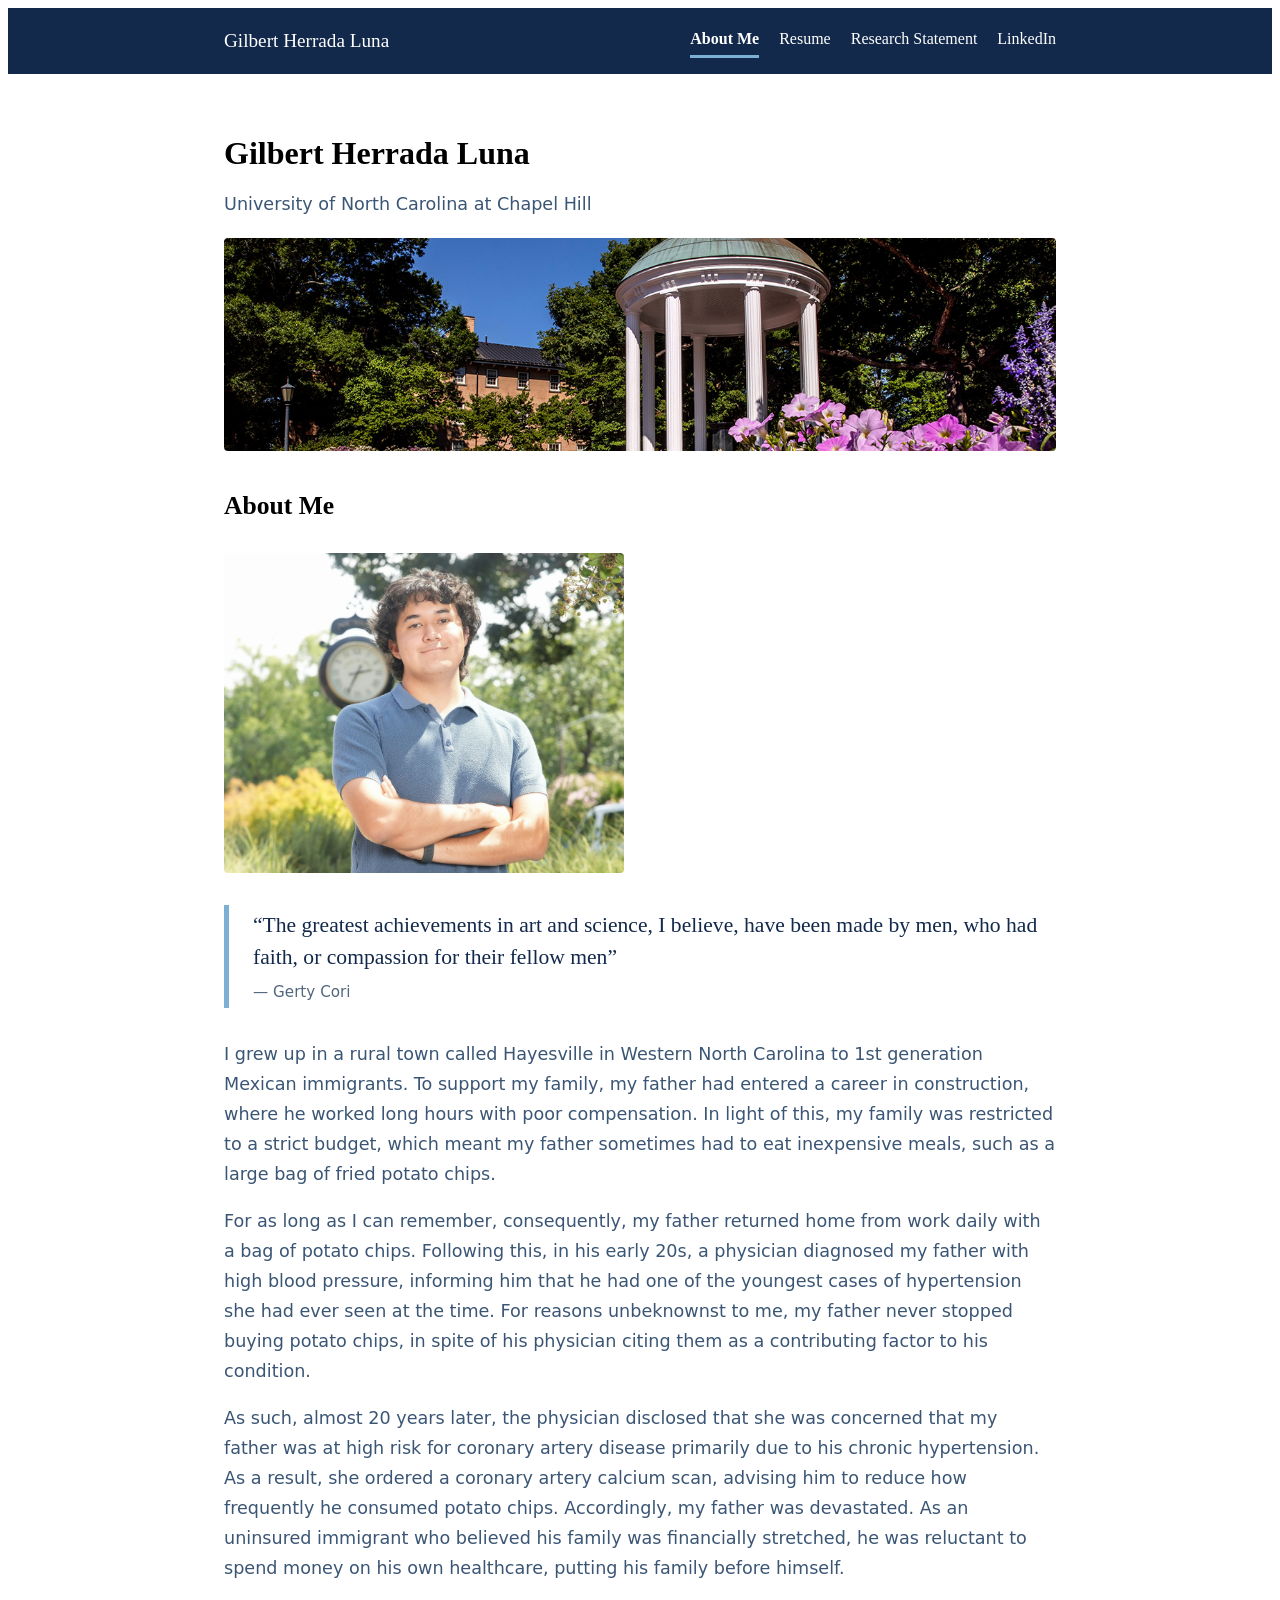
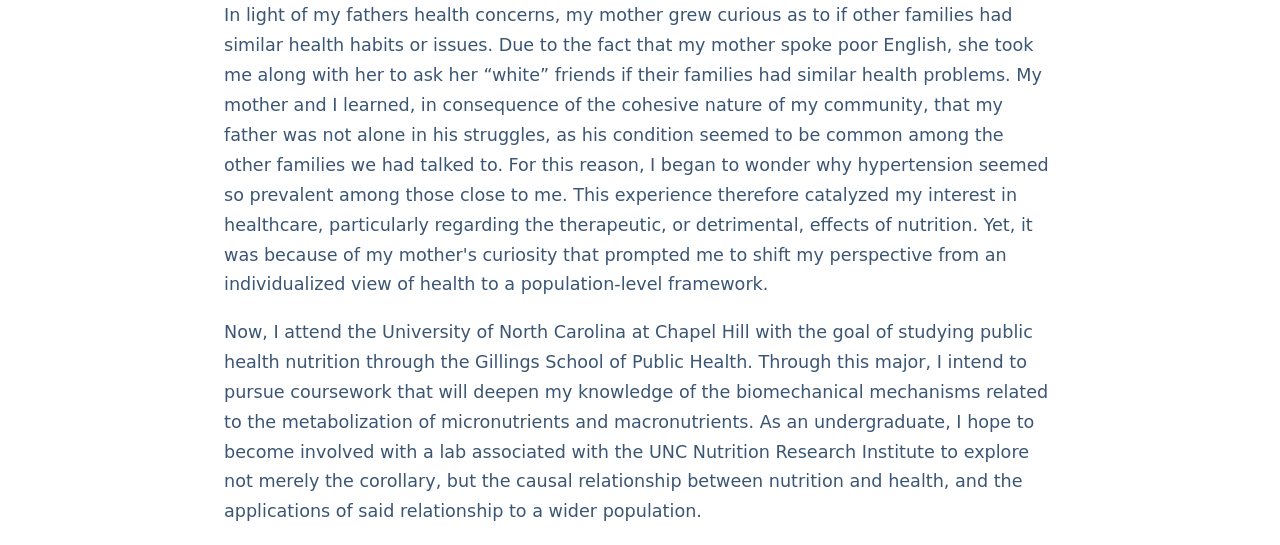
==== index.html @ 822b3d0b "Add files via upload" ====
<!DOCTYPE html>
<head>
  <meta charset="utf-8">
  <meta name="viewport" content="width=device-width, initial-scale=1">
  <title>Gilbert Herrada Luna About Me</title>
  <meta name="description" content="Gilbert Herrada Luna">
  <link rel="stylesheet" href="style.css">
</head>

<body>
  <header class="site-header">
    <div class="container">
      <a class="site-name" href="index.html">Gilbert Herrada Luna</a>
      <nav class="site-nav" aria-label="Main">
        <ul>
          <li><a href="index.html" aria-current="page">About Me</a></li>
          <li><a href="resume.html">Resume</a></li>
          <li><a href="researchstatement.html">Research Statement</a></li>
          <li><a href="https://www.linkedin.com/in/gilbert-herrada-luna-6b77a2372" target="_blank" rel="noopener noreferrer">LinkedIn</a></li>
        </ul>
      </nav>
    </div>
  </header>


  <main class="container">
    <div class="intro">
      <h1>Gilbert Herrada Luna</h1>
      <p class="subtitle">University of North Carolina at Chapel Hill</p>
    </div>
 

    <!--- Old Well Photo ---->
    <figure class="OldWellPhoto">
      <img src="oldwell_flowers.jpg" alt="The Old Well at UNC Chapel Hill surrounded by blooming flowers">
    </figure>
 
    <section>
      <h2 class="about-heading">About Me</h2>

   <div class="split">
        <figure>
          <img class="photoaboutme" src="Photo-of-me.jpg" alt="photo of me"> 
        </figure>
    </div>  
    
    
        <!-- QUOTE 1 -->
      <blockquote>
          “The greatest achievements in art and science, I believe, have been made by men, who had faith, or compassion for their fellow men”
        <footer> — Gerty Cori </footer>
      </blockquote>
      <div class ="about-me-text">
      <p>I grew up in a rural town called Hayesville in Western North Carolina to 1st generation Mexican immigrants. To support my family, my father had entered a career in construction, where he worked long hours with poor compensation. In light of this, my family was restricted to a strict budget, which meant my father sometimes had to eat inexpensive meals, such as a large bag of fried potato chips.</p>
      <p>For as long as I can remember, consequently, my father returned home from work daily with a bag of potato chips. Following this, in his early 20s, a physician diagnosed my father with high blood pressure, informing him that he had one of the youngest cases of hypertension she had ever seen at the time. For reasons unbeknownst to me, my father never stopped buying potato chips, in spite of his physician citing them as a contributing factor to his condition. </p>
      <p>As such, almost 20 years later, the physician disclosed that she was concerned that my father was at high risk for coronary artery disease primarily due to his chronic hypertension. As a result, she ordered a coronary artery calcium scan, advising him to reduce how frequently he consumed potato chips. Accordingly, my father was devastated. As an uninsured immigrant who believed his family was financially stretched, he was reluctant to spend money on his own healthcare, putting his family before himself.</p>
      <p>In light of my fathers health concerns, my mother grew curious as to if other families had similar health habits or issues. Due to the fact that my mother spoke poor English, she took me along with her to ask her “white” friends if their families had similar health problems. My mother and I learned, in consequence of the cohesive nature of my community, that my father was not alone in his struggles, as his condition seemed to be common among the other families we had talked to. For this reason, I began to wonder why hypertension seemed so prevalent among those close to me. This experience therefore catalyzed my interest in healthcare, particularly regarding the therapeutic, or detrimental, effects of nutrition. Yet, it was because of my mother's curiosity that prompted me to shift my perspective from an individualized view of health to a population-level framework. </p>
      <p>Now, I attend the University of North Carolina at Chapel Hill with the goal of studying public health nutrition through the Gillings School of Public Health. Through this major, I intend to pursue coursework that will deepen my knowledge of the biomechanical mechanisms related to the metabolization of micronutrients and macronutrients. As an undergraduate, I hope to become involved with a lab associated with the UNC Nutrition Research Institute to explore not merely the corollary, but the causal relationship between nutrition and health, and the applications of said relationship to a wider population.</p>
      </div> 
    </section>
  </main>
</body>
</html>
---- style.css ----
:root {
  --carolina: #7BAFD4;
  --navy: #13294B;
  --mist: #E8F1F8;
  --paper: #FBFDFE;
  --ink: #1F2933;
  --serif: Georgia, "Times New Roman", serif;
  --sans: system-ui, -apple-system, "Segoe UI", Roboto, Arial, sans-serif;
}
 
* { box-sizing: border-box; }
 


.body {
  margin: 0;
  font-family: var(--sans);
  color: var(--ink);
  background: var(--paper);
  line-height: 1.7;
}
 
.h1 .h2 .h3 { 
    font-family: var(--serif); 
    color: var(--navy); 
    line-height: 1.2; 
}

.h1 { 
    font-size: clamp(2rem, 5vw, 3rem); 
    margin: 0 0 0.25rem; 
}

.h2 { 
    font-size: 1.6rem; 
    margin: 2.5rem 0 0.75rem; 
}
 
.a { 
    color: var(--navy); 
}
 
.container { 
    max-width: 880px; 
    margin: auto; 
    padding: 0 1.5rem; 
}
 




/* Header and navigation */
.site-header { 
    background: var(--navy); 
}

.site-header .container {
  display: flex; 
  flex-wrap: wrap; 
  align-items: center;
  justify-content: space-between; 
  gap: 0.5rem 2rem;
  padding-top: 1rem; 
  padding-bottom: 1rem;
}

.site-name { 
    font-family: var(--serif); 
    font-size: 1.2rem; 
    color: #fff; 
    text-decoration: none; 
}

.site-nav ul { 
    display: flex; 
    flex-wrap: wrap; 
    gap: 0.25rem 1.25rem; 
    list-style: none; 
    margin: 0; 
    padding: 0; 
}
.site-nav a {
  display: block; 
  padding: 0.4rem 0; 
  color: #fff; 
  text-decoration: none;
  border-bottom: 3px solid transparent;
}

.site-nav a:hover { 
    border-bottom-color: var(--carolina); 
}
.site-nav a[ aria-current="page"] { 
    border-bottom-color: var(--carolina); 
    font-weight: 600; 
}

a:focus-visible { 
    outline: 3px solid var(--carolina); 
    outline-offset: 3px;
 }
 









/* Page intro */
.intro { 
    padding: 2.5rem 0 1.5rem; 
}

.subtitle { 
    font-family: var(--sans); 
    font-size: 1.1rem; 
    font-weight: 400; 
    color: #3b5675; 
    margin: 0; 
}
 
.about-me-text { 
    font-family: var(--sans); 
    font-size: 1.1rem; 
    font-weight: 400; 
    color: #3b5675; 
    margin: 0; 
    line-height: 1.7;
}





/* Photos */
figure { 
    margin: 0; 
}

.OldWellPhoto img { 
    display: block; 
    width: 100%; 
    height: auto; 
    border-radius: 4px;
}
figcaption { 
    font-size: 0.9rem; 
    color: #52667d; 
    margin-top: 0.5rem;
}
 
.photoaboutme { 
    display: block; 
    width: 100%; 
    height: auto; 
    border-radius: 4px;
}









/* Writing */
 
blockquote {
  margin: 2rem 0; padding: 0.25rem 0 0.25rem 1.5rem;
  border-left: 5px solid var(--carolina);
  font-family: var(--serif); font-size: 1.35rem; line-height: 1.5; color: var(--navy);
}

blockquote footer { 
    margin-top: 0.5rem; 
    font-family: var(--sans); 
    font-size: 0.95rem; 
    color: #52667d; 
}
 
.split { 
    display: grid; 
    grid-template-columns: 1fr 1fr; 
    gap: 2rem; 
    align-items: start; 
    margin: 2rem 0; 
}
.about-heading { 
    font-family: var(--serif); 
    font-size: 1.6rem; 
    margin: 2.5rem 0 0.75rem; 
}


@media (max-width: 700px) { .split { grid-template-columns: 1fr; } }
 
.RESEARCH-STATEMENT { 
  font-family: var(--sans); 
    font-size: 1.1rem; 
    font-weight: 400; 
    color: #3b5675; 
    margin: 0;
    line-height: 1.7;
}


/* Resume */
.resume-frame { 
    width: 100%; 
    height: 80vh; 
    min-height: 520px;
    border: 1px solid var(--carolina); 
    border-radius: 4px; 
}
 
.site-footer { 
    margin-top: 4rem; 
    padding: 1.5rem 0; 
    background: var(--mist); 
    font-size: 0.9rem; 
    color: #3b5675; 
}
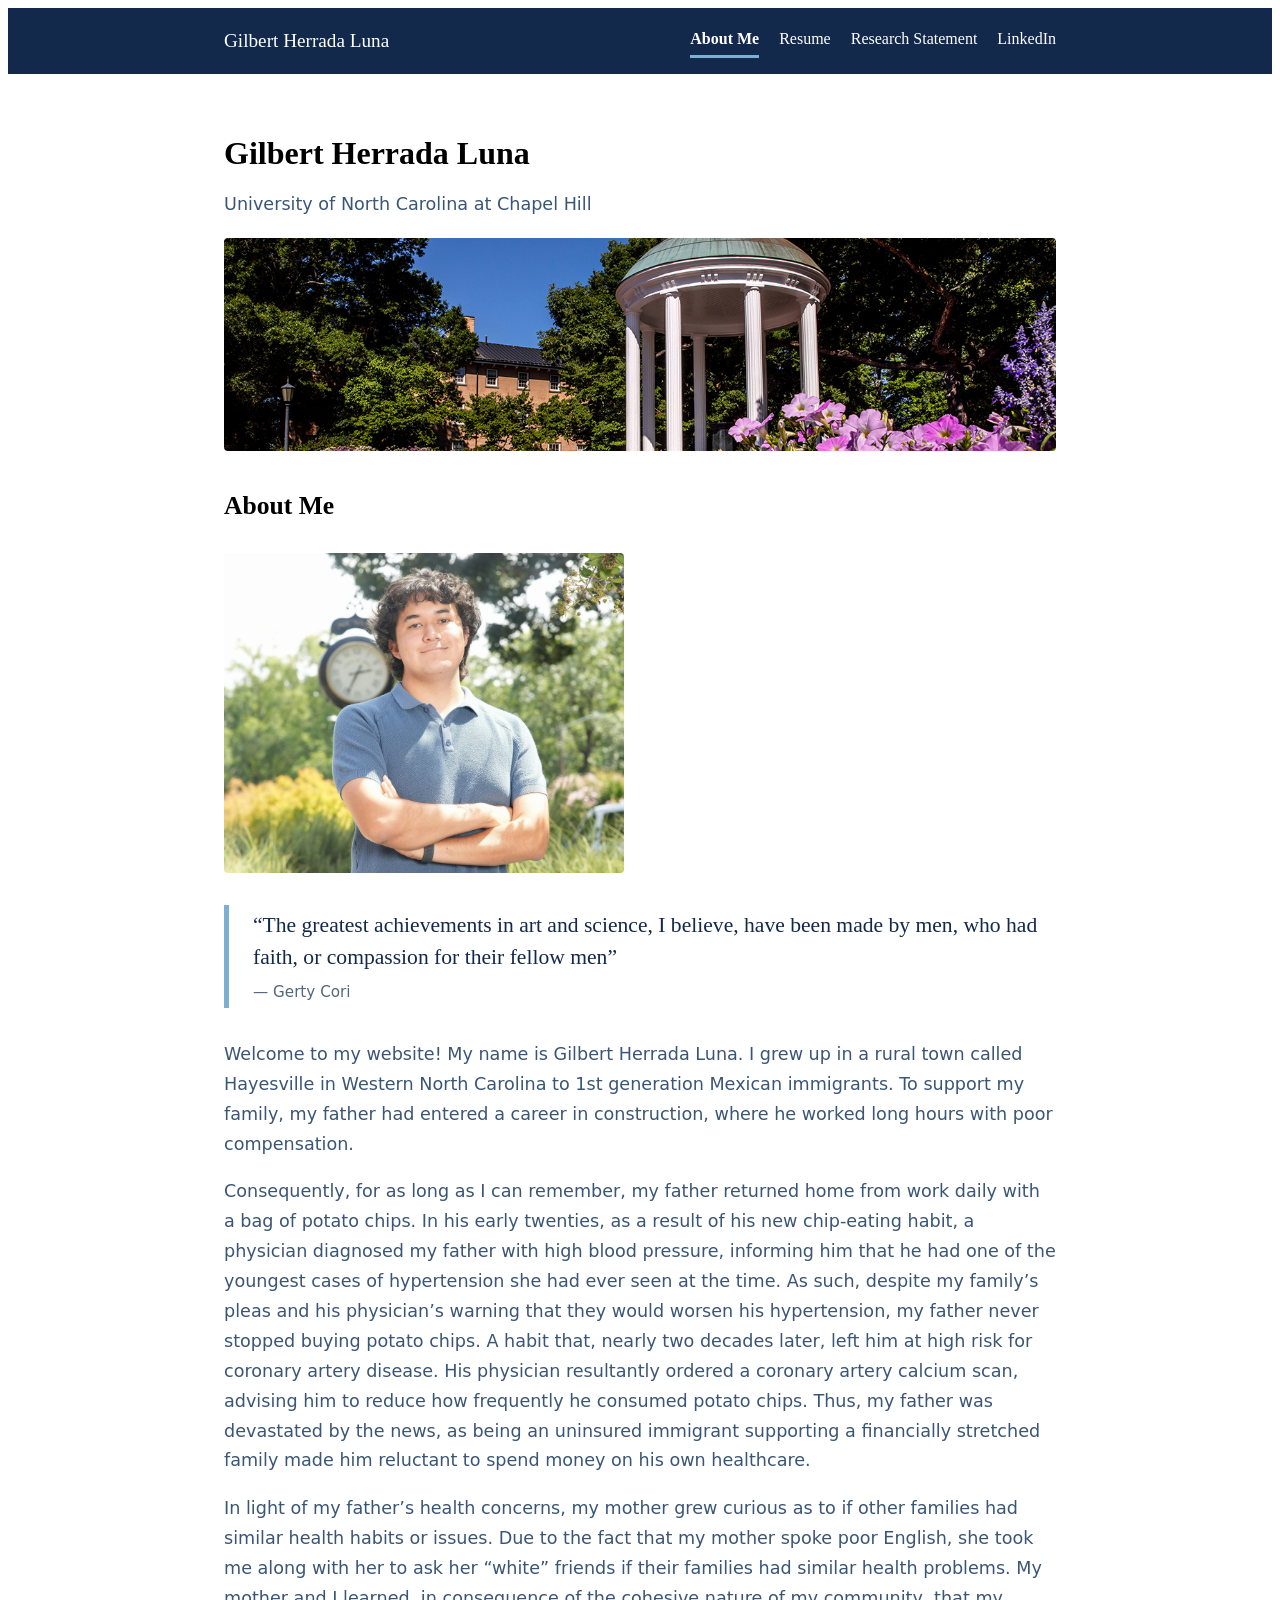
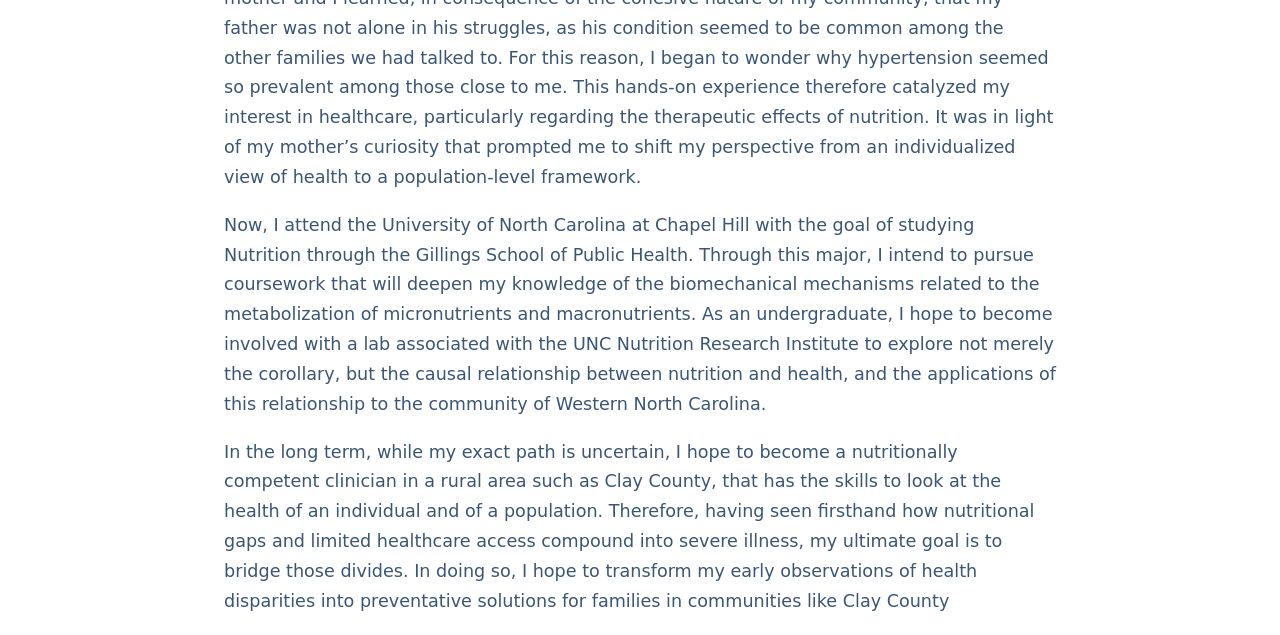
==== commit c2e99dde: "Update personal story in index.html Revised personal narrative to enhance clarity and engagement." ====
--- a/index.html
+++ b/index.html
@@ -15,7 +15,7 @@
         <ul>
           <li><a href="index.html" aria-current="page">About Me</a></li>
           <li><a href="resume.html">Resume</a></li>
-          <li><a href="researchstatement.html">Research Statement</a></li>
+          <li><a href="Researchstatement.html">Research Statement</a></li>
           <li><a href="https://www.linkedin.com/in/gilbert-herrada-luna-6b77a2372" target="_blank" rel="noopener noreferrer">LinkedIn</a></li>
         </ul>
       </nav>
@@ -51,14 +51,14 @@
         <footer> — Gerty Cori </footer>
       </blockquote>
       <div class ="about-me-text">
-      <p>I grew up in a rural town called Hayesville in Western North Carolina to 1st generation Mexican immigrants. To support my family, my father had entered a career in construction, where he worked long hours with poor compensation. In light of this, my family was restricted to a strict budget, which meant my father sometimes had to eat inexpensive meals, such as a large bag of fried potato chips.</p>
-      <p>For as long as I can remember, consequently, my father returned home from work daily with a bag of potato chips. Following this, in his early 20s, a physician diagnosed my father with high blood pressure, informing him that he had one of the youngest cases of hypertension she had ever seen at the time. For reasons unbeknownst to me, my father never stopped buying potato chips, in spite of his physician citing them as a contributing factor to his condition. </p>
-      <p>As such, almost 20 years later, the physician disclosed that she was concerned that my father was at high risk for coronary artery disease primarily due to his chronic hypertension. As a result, she ordered a coronary artery calcium scan, advising him to reduce how frequently he consumed potato chips. Accordingly, my father was devastated. As an uninsured immigrant who believed his family was financially stretched, he was reluctant to spend money on his own healthcare, putting his family before himself.</p>
-      <p>In light of my fathers health concerns, my mother grew curious as to if other families had similar health habits or issues. Due to the fact that my mother spoke poor English, she took me along with her to ask her “white” friends if their families had similar health problems. My mother and I learned, in consequence of the cohesive nature of my community, that my father was not alone in his struggles, as his condition seemed to be common among the other families we had talked to. For this reason, I began to wonder why hypertension seemed so prevalent among those close to me. This experience therefore catalyzed my interest in healthcare, particularly regarding the therapeutic, or detrimental, effects of nutrition. Yet, it was because of my mother's curiosity that prompted me to shift my perspective from an individualized view of health to a population-level framework. </p>
-      <p>Now, I attend the University of North Carolina at Chapel Hill with the goal of studying public health nutrition through the Gillings School of Public Health. Through this major, I intend to pursue coursework that will deepen my knowledge of the biomechanical mechanisms related to the metabolization of micronutrients and macronutrients. As an undergraduate, I hope to become involved with a lab associated with the UNC Nutrition Research Institute to explore not merely the corollary, but the causal relationship between nutrition and health, and the applications of said relationship to a wider population.</p>
+      <p>Welcome to my website! My name is Gilbert Herrada Luna. I grew up in a rural town called Hayesville in Western North Carolina to 1st generation Mexican immigrants. To support my family, my father had entered a career in construction, where he worked long hours with poor compensation. </p>
+      <p>Consequently, for as long as I can remember, my father returned home from work daily with a bag of potato chips. In his early twenties, as a result of his new chip-eating habit, a physician diagnosed my father with high blood pressure, informing him that he had one of the youngest cases of hypertension she had ever seen at the time. As such, despite my family’s pleas and his physician’s warning that they would worsen his hypertension, my father never stopped buying potato chips. A habit that, nearly two decades later, left him at high risk for coronary artery disease. His physician resultantly ordered a coronary artery calcium scan, advising him to reduce how frequently he consumed potato chips. Thus, my father was devastated by the news, as being an uninsured immigrant supporting a financially stretched family made him reluctant to spend money on his own healthcare. </p>
+      <p>In light of my father’s health concerns, my mother grew curious as to if other families had similar health habits or issues. Due to the fact that my mother spoke poor English, she took me along with her to ask her “white” friends if their families had similar health problems. My mother and I learned, in consequence of the cohesive nature of my community, that my father was not alone in his struggles, as his condition seemed to be common among the other families we had talked to. For this reason, I began to wonder why hypertension seemed so prevalent among those close to me. This hands-on experience therefore catalyzed my interest in healthcare, particularly regarding the therapeutic effects of nutrition. It was in light of my mother’s curiosity that prompted me to shift my perspective from an individualized view of health to a population-level framework. </p>
+      <p>Now, I attend the University of North Carolina at Chapel Hill with the goal of studying Nutrition through the Gillings School of Public Health. Through this major, I intend to pursue coursework that will deepen my knowledge of the biomechanical mechanisms related to the metabolization of micronutrients and macronutrients. As an undergraduate, I hope to become involved with a lab associated with the UNC Nutrition Research Institute to explore not merely the corollary, but the causal relationship between nutrition and health, and the applications of this relationship to the community of Western North Carolina.</p>
+      <p>In the long term, while my exact path is uncertain, I hope to become a nutritionally competent clinician in a rural area such as Clay County, that has the skills to look at the health of an individual and of a population. Therefore, having seen firsthand how nutritional gaps and limited healthcare access compound into severe illness, my ultimate goal is to bridge those divides. In doing so, I hope to transform my early observations of health disparities into preventative solutions for families in communities like Clay County</p>
       </div> 
     </section>
   </main>
 </body>
 </html>
- + 
